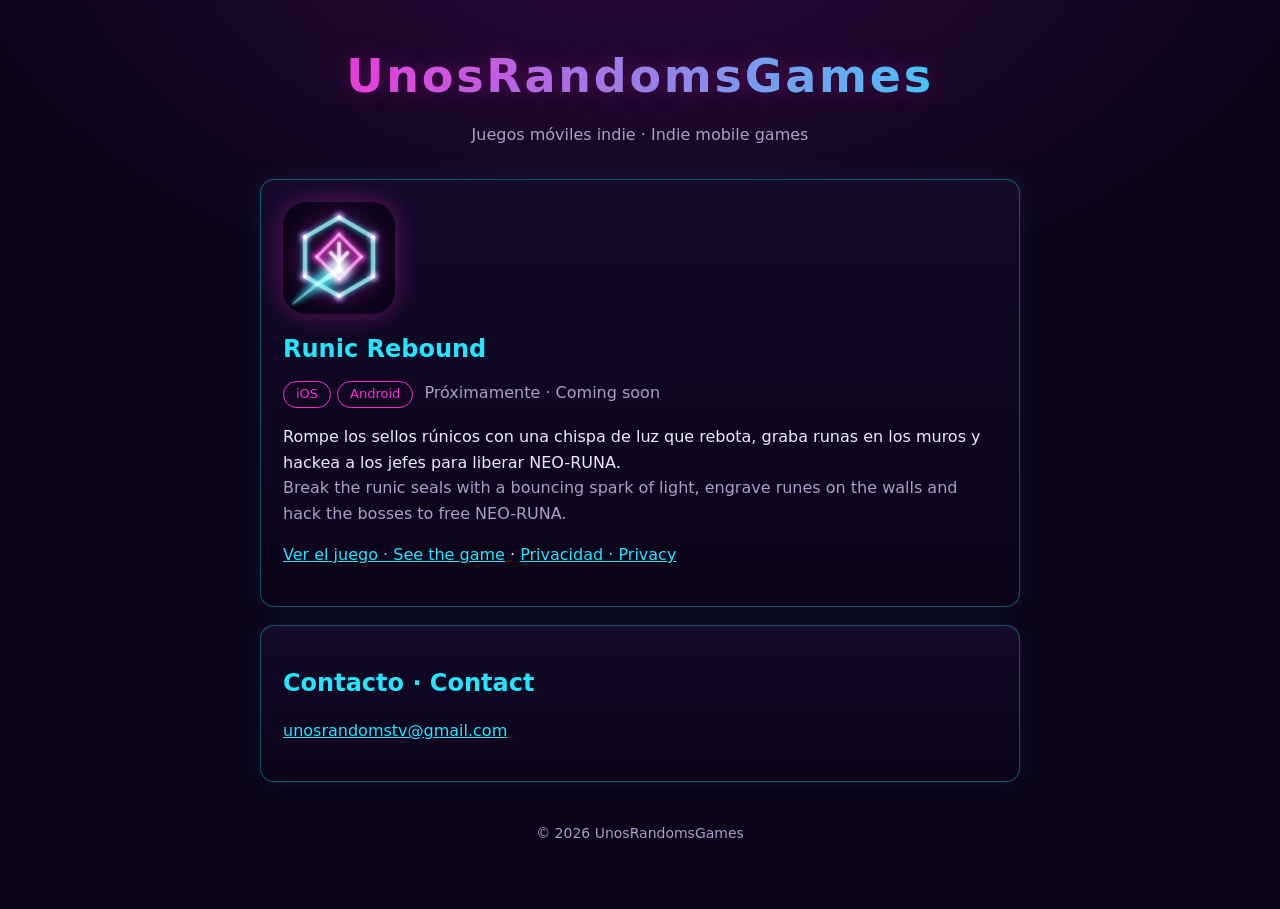
==== index.html @ f7a67985 "Web de UnosRandomsGames: portada, Runic Rebound y política de privacidad ES/EN" ====
<!doctype html>
<html lang="es">
<head>
<meta charset="utf-8">
<meta name="viewport" content="width=device-width, initial-scale=1">
<title>UnosRandomsGames</title>
<meta name="description" content="UnosRandomsGames — juegos móviles indie / indie mobile games.">
<link rel="stylesheet" href="style.css">
</head>
<body>
<main>
  <header class="brand">
    <p class="logo">UnosRandomsGames</p>
    <p class="tagline">Juegos móviles indie · Indie mobile games</p>
  </header>

  <section class="card game">
    <img src="runic-rebound/icon.png" alt="Runic Rebound icon">
    <div>
      <h2>Runic Rebound</h2>
      <p>
        <span class="pill">iOS</span><span class="pill">Android</span>
        <span class="muted">Próximamente · Coming soon</span>
      </p>
      <p>
        Rompe los sellos rúnicos con una chispa de luz que rebota, graba runas en los muros y hackea a los jefes
        para liberar NEO-RUNA.<br>
        <span class="muted">Break the runic seals with a bouncing spark of light, engrave runes on the walls and hack
        the bosses to free NEO-RUNA.</span>
      </p>
      <p><a href="runic-rebound/">Ver el juego · See the game</a> · <a href="runic-rebound/privacy.html">Privacidad · Privacy</a></p>
    </div>
  </section>

  <section class="card">
    <h2>Contacto · Contact</h2>
    <p><a href="mailto:unosrandomstv@gmail.com">unosrandomstv@gmail.com</a></p>
  </section>

  <footer>© 2026 UnosRandomsGames</footer>
</main>
</body>
</html>
---- style.css ----
:root {
  --bg: #0b0418;
  --panel: #150a2b;
  --text: #ecebf7;
  --muted: #a99fc8;
  --magenta: #ff2bd6;
  --cyan: #22e6ff;
  --line: rgba(34, 230, 255, 0.35);
  color-scheme: dark;
}

* { box-sizing: border-box; }

body {
  margin: 0;
  background: radial-gradient(1200px 700px at 50% -10%, #2a0a3a 0%, var(--bg) 60%) fixed, var(--bg);
  color: var(--text);
  font: 16px/1.6 system-ui, -apple-system, "Segoe UI", Roboto, sans-serif;
  padding: 0 16px;
}

main { max-width: 760px; margin: 0 auto; padding: 40px 0 64px; }

header.brand { text-align: center; margin-bottom: 32px; }

.logo {
  font-weight: 800;
  letter-spacing: 0.06em;
  font-size: clamp(28px, 7vw, 46px);
  margin: 0;
  background: linear-gradient(90deg, var(--magenta), var(--cyan));
  -webkit-background-clip: text;
  background-clip: text;
  color: transparent;
  text-shadow: 0 0 24px rgba(255, 43, 214, 0.25);
}

.tagline { color: var(--muted); margin: 8px 0 0; }

.card {
  background: linear-gradient(180deg, rgba(21, 10, 43, 0.95), rgba(11, 4, 24, 0.95));
  border: 1px solid var(--line);
  border-radius: 14px;
  padding: 22px;
  margin: 18px 0;
  box-shadow: 0 0 28px rgba(34, 230, 255, 0.08);
}

.game { display: flex; gap: 20px; align-items: center; flex-wrap: wrap; }
.game img { width: 112px; height: 112px; border-radius: 24px; box-shadow: 0 0 24px rgba(255, 43, 214, 0.35); }
.game h2 { margin: 0 0 6px; }

h1, h2, h3 { line-height: 1.25; }
h2 { color: var(--cyan); }
h3 { color: var(--magenta); margin-top: 28px; }

a { color: var(--cyan); }
a:hover { color: var(--magenta); }

.pill {
  display: inline-block;
  border: 1px solid var(--magenta);
  color: var(--magenta);
  border-radius: 999px;
  padding: 2px 12px;
  font-size: 13px;
  margin-right: 6px;
}

.lang { text-align: right; font-size: 14px; color: var(--muted); }
.muted { color: var(--muted); }
footer { text-align: center; color: var(--muted); font-size: 14px; margin-top: 40px; }
ul { padding-left: 22px; }
hr { border: 0; border-top: 1px solid var(--line); margin: 40px 0; }
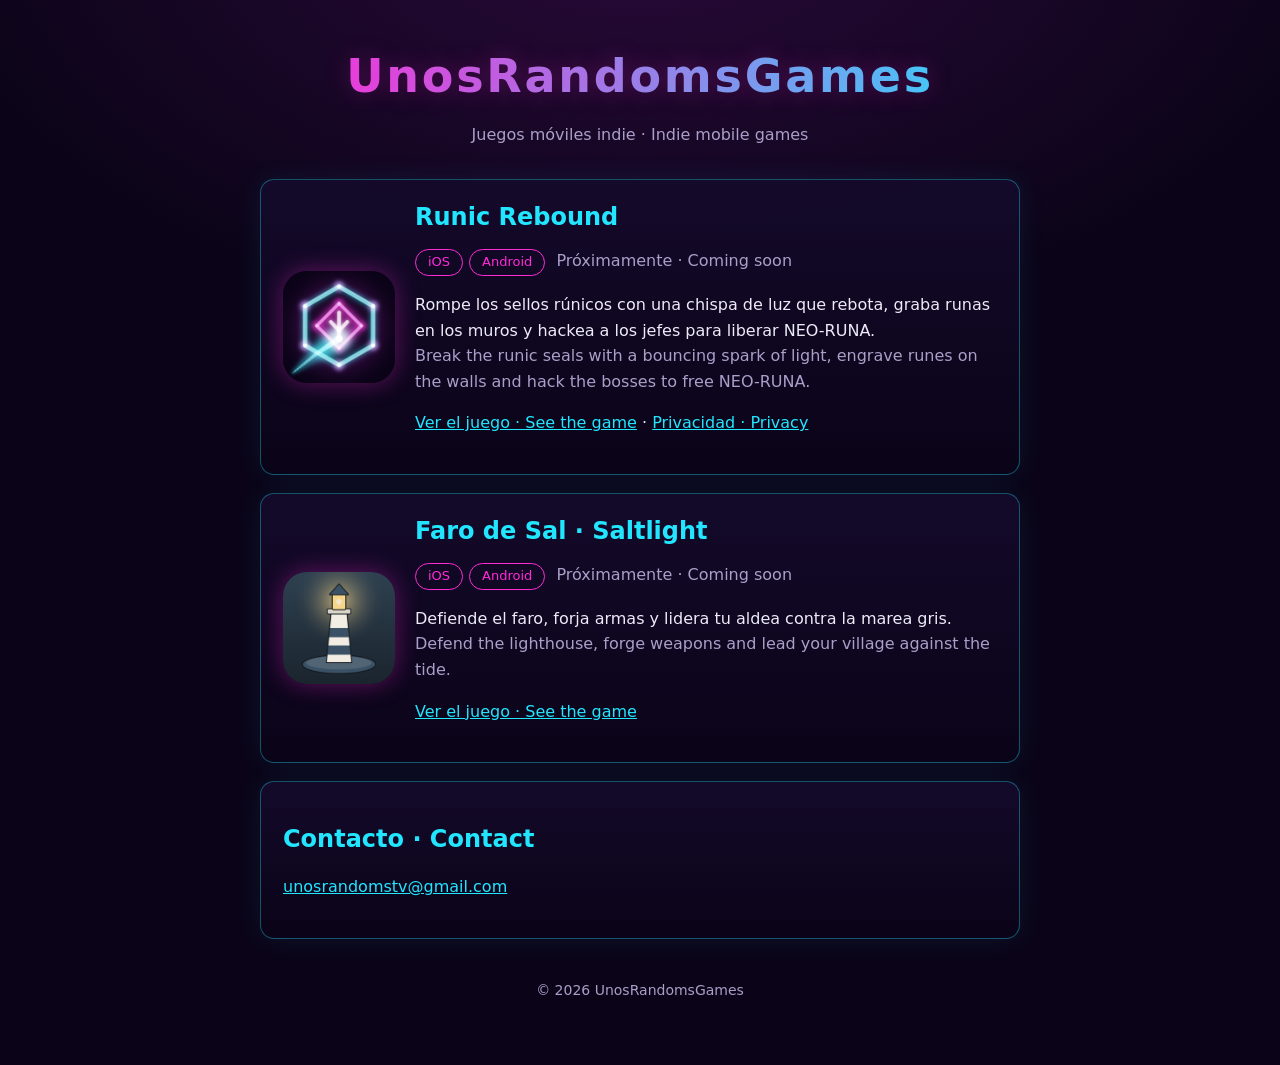
==== commit d96fd773: "Web: Faro de Sal · Saltlight (próximamente) Co-Authored-By: Claude Opus 5.5 <noreply@anthropic.com>" ====
--- a/index.html
+++ b/index.html
@@ -6,6 +6,7 @@
 <title>UnosRandomsGames</title>
 <meta name="description" content="UnosRandomsGames — juegos móviles indie / indie mobile games.">
 <link rel="stylesheet" href="style.css">
+<style>.game > div { flex: 1 1 260px; min-width: 0; }</style>
 </head>
 <body>
 <main>
@@ -32,6 +33,22 @@
     </div>
   </section>
 
+  <section class="card game">
+    <img src="saltlight/icon.png" alt="Faro de Sal · Saltlight icon">
+    <div>
+      <h2>Faro de Sal · Saltlight</h2>
+      <p>
+        <span class="pill">iOS</span><span class="pill">Android</span>
+        <span class="muted">Próximamente · Coming soon</span>
+      </p>
+      <p>
+        Defiende el faro, forja armas y lidera tu aldea contra la marea gris.<br>
+        <span class="muted">Defend the lighthouse, forge weapons and lead your village against the tide.</span>
+      </p>
+      <p><a href="saltlight/">Ver el juego · See the game</a></p>
+    </div>
+  </section>
+
   <section class="card">
     <h2>Contacto · Contact</h2>
     <p><a href="mailto:unosrandomstv@gmail.com">unosrandomstv@gmail.com</a></p>
